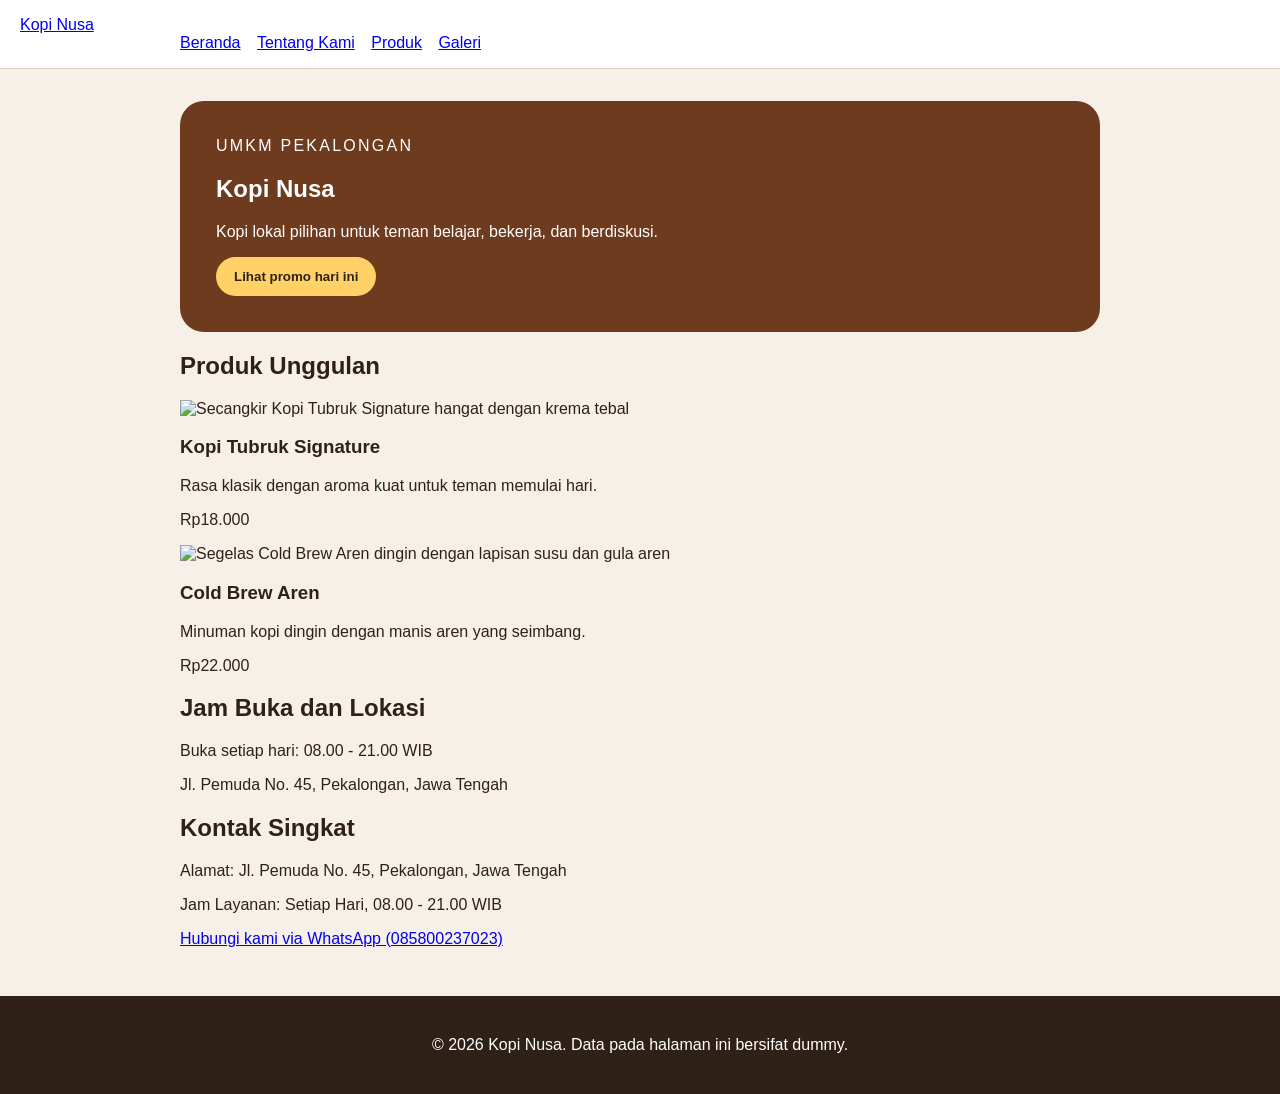
==== index.html @ 97c174e5 "feat: tambah medai dan tabel katalog" ====
<!DOCTYPE html>
<html lang="id">
<head>
  <meta charset="UTF-8">
  <meta name="viewport" content="width=device-width, initial-scale=1.0">
  <title>Kopi Nusa - Website UMKM</title>
  <link rel="stylesheet" href="css/style.css">
</head>
<body>
  <a class="skip-link" href="#konten">Lewati ke konten utama</a>

  <!-- Header & Navigasi -->
  <header class="site-header">
    <a href="index.html" class="logo">Kopi Nusa</a>
    <nav class="nav" aria-label="Navigasi utama">
  <ul class="nav-list">
    <li><a href="index.html">Beranda</a></li>
    <li><a href="tentang.html">Tentang Kami</a></li>
    <li><a href="produk.html">Produk</a></li>
    <li><a href="galeri.html">Galeri</a></li>
  </ul>
</nav>
  </header>

  <!-- Konten Utama -->
  <main id="konten" class="page">
    
    <!-- Section Hero -->
    <section class="hero">
      <p class="eyebrow">UMKM Pekalongan</p>
      <h1>Kopi Nusa</h1>
      <p>Kopi lokal pilihan untuk teman belajar, bekerja, dan berdiskusi.</p>
      <button id="promoButton" type="button">Lihat promo hari ini</button>
    </section>

    <!-- Section Produk Unggulan -->
    <section aria-labelledby="produk-title">
      <h2 id="produk-title">Produk Unggulan</h2>
      <div class="product-list">
        
        <article class="product-card">
          <img src="https://via.placeholder.com/300x200" alt="Secangkir Kopi Tubruk Signature hangat dengan krema tebal">
          <h3>Kopi Tubruk Signature</h3>
          <p>Rasa klasik dengan aroma kuat untuk teman memulai hari.</p>
          <p class="price">Rp18.000</p>
        </article>

        <article class="product-card">
          <img src="https://via.placeholder.com/300x200" alt="Segelas Cold Brew Aren dingin dengan lapisan susu dan gula aren">
          <h3>Cold Brew Aren</h3>
          <p>Minuman kopi dingin dengan manis aren yang seimbang.</p>
          <p class="price">Rp22.000</p>
        </article>

      </div>
    </section>

    <!-- Section Jam Buka dan Lokasi -->
    <section aria-labelledby="lokasi-title">
      <h2 id="lokasi-title">Jam Buka dan Lokasi</h2>
      <p>Buka setiap hari: 08.00 - 21.00 WIB</p>
      <p>Jl. Pemuda No. 45, Pekalongan, Jawa Tengah</p>
    </section>

    <!-- Section Kontak Singkat (Tugas Mandiri P02) -->
    <section id="kontak" aria-labelledby="kontak-heading">
      <h2 id="kontak-heading">Kontak Singkat</h2>
      <p>Alamat: Jl. Pemuda No. 45, Pekalongan, Jawa Tengah</p>
      <p>Jam Layanan: Setiap Hari, 08.00 - 21.00 WIB</p>
      <p>
        <a href="https://wa.me/6285800237023" target="_blank" rel="noopener noreferrer">
          Hubungi kami via WhatsApp (085800237023)
        </a>
      </p>
    </section>

  </main>

  <!-- Footer -->
  <footer class="site-footer">
    <p>&copy; 2026 Kopi Nusa. Data pada halaman ini bersifat dummy.</p>
  </footer>

  <script src="js/script.js"></script>
</body>
</html>
---- css/style.css ----
body {
  margin: 0;
  color: #2f2118;
  background: #f6f0e8;
  font-family: Arial, sans-serif;
}

.page {
  max-width: 920px;
  margin: 0 auto;
  padding: 32px 20px;
}

.hero {
  padding: 36px;
  color: white;
  background: #6f3b1f;
  border-radius: 24px;
}

.eyebrow {
  margin: 0 0 8px;
  letter-spacing: 0.14em;
  text-transform: uppercase;
}

.products {
  padding-left: 1.2rem;
}

button {
  padding: 12px 18px;
  color: #2f2118;
  font-weight: 700;
  cursor: pointer;
  background: #ffd166;
  border: 0;
  border-radius: 999px;
}

.skip-link { position: absolute; left: -9999px; padding: 8px 12px; color: white; background: #2f2118; }
.skip-link:focus { top: 8px; left: 8px; }
.site-header { padding: 16px 20px; background: white; border-bottom: 1px solid #dccbbc; }
.nav { max-width: 920px; margin: 0 auto; }
.brand { display: inline-block; margin-bottom: 8px; color: #4b2715; font-weight: 800; text-decoration: none; }
.nav ul { padding: 0; margin: 0; list-style: none; }
.nav li { display: inline-block; margin-right: 12px; }
.nav a[aria-current="page"] { font-weight: 800; }
a:focus-visible,
button:focus-visible { outline: 3px solid #2563eb; outline-offset: 3px; }
.site-footer { padding: 24px 20px; color: white; text-align: center; background: #2f2118; }

img { max-width: 100%; height: auto; }
figure { margin: 0 0 24px; }
figcaption { margin-top: 8px; color: #6b5b52; }
table { width: 100%; border-collapse: collapse; }
caption { margin-bottom: 8px; font-weight: 700; text-align: left; }
th,
td { padding: 10px; text-align: left; border: 1px solid #dccbbc; }
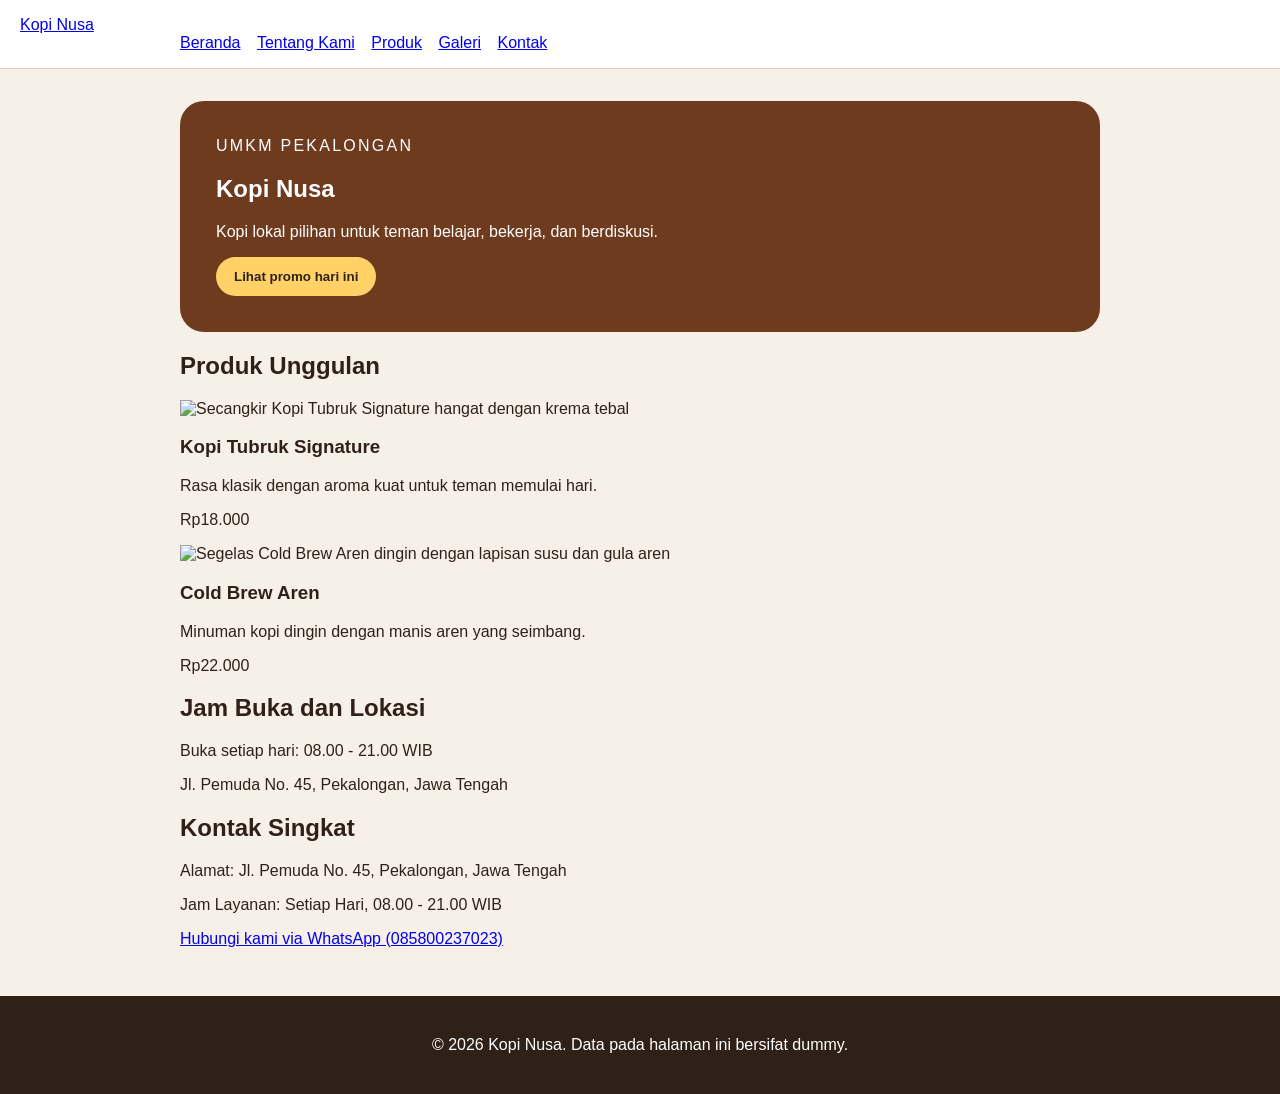
==== commit 1068592b: "feat: tambah form kontak aksesibel dan preview" ====
--- a/index.html
+++ b/index.html
@@ -18,6 +18,7 @@
     <li><a href="tentang.html">Tentang Kami</a></li>
     <li><a href="produk.html">Produk</a></li>
     <li><a href="galeri.html">Galeri</a></li>
+    <li><a href="kontak.html">Kontak</a></li>
   </ul>
 </nav>
   </header>
--- a/css/style.css
+++ b/css/style.css
@@ -56,4 +56,9 @@
 table { width: 100%; border-collapse: collapse; }
 caption { margin-bottom: 8px; font-weight: 700; text-align: left; }
 th,
-td { padding: 10px; text-align: left; border: 1px solid #dccbbc; }+td { padding: 10px; text-align: left; border: 1px solid #dccbbc; }
+
+.field { margin-bottom: 16px; }
+.field label { display: block; margin-bottom: 6px; }
+fieldset { margin: 0 0 16px; }
+#preview-form { padding: 16px; white-space: pre-wrap; background: white; border: 1px solid #dccbbc; }
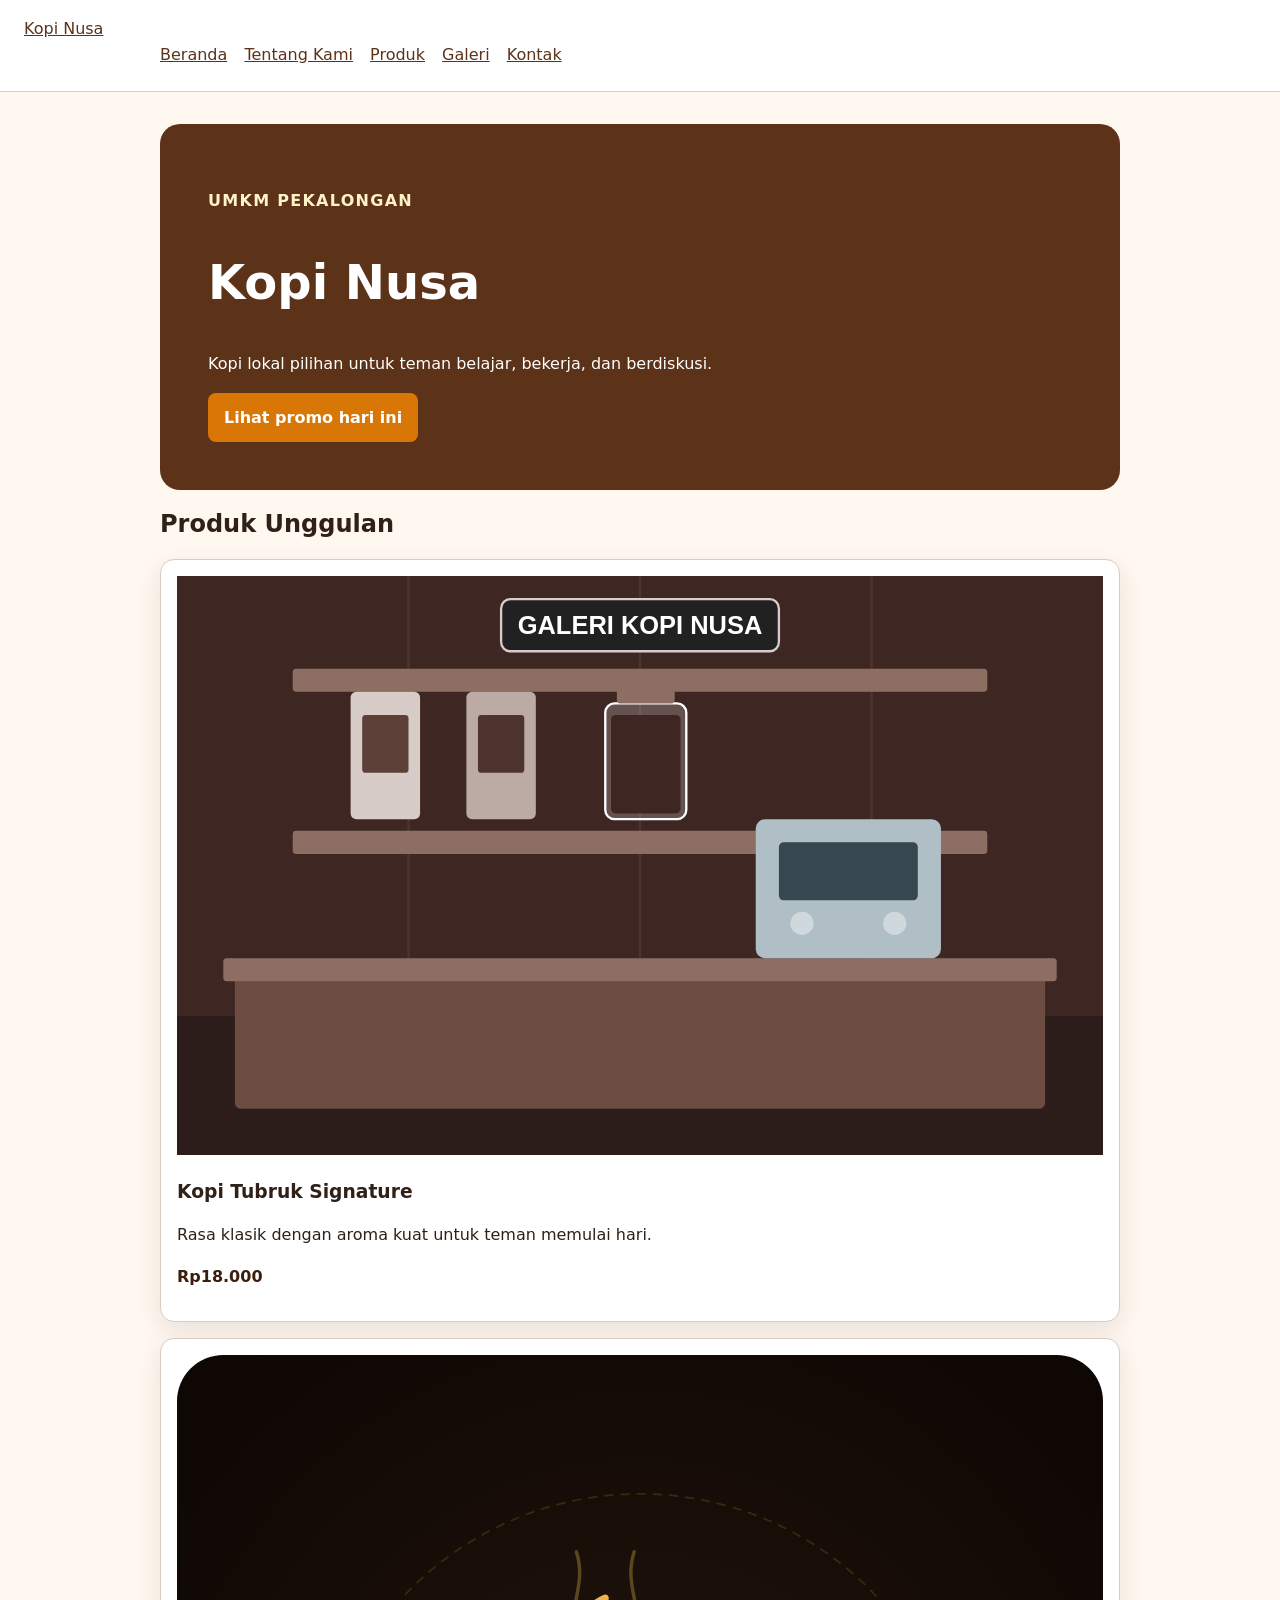
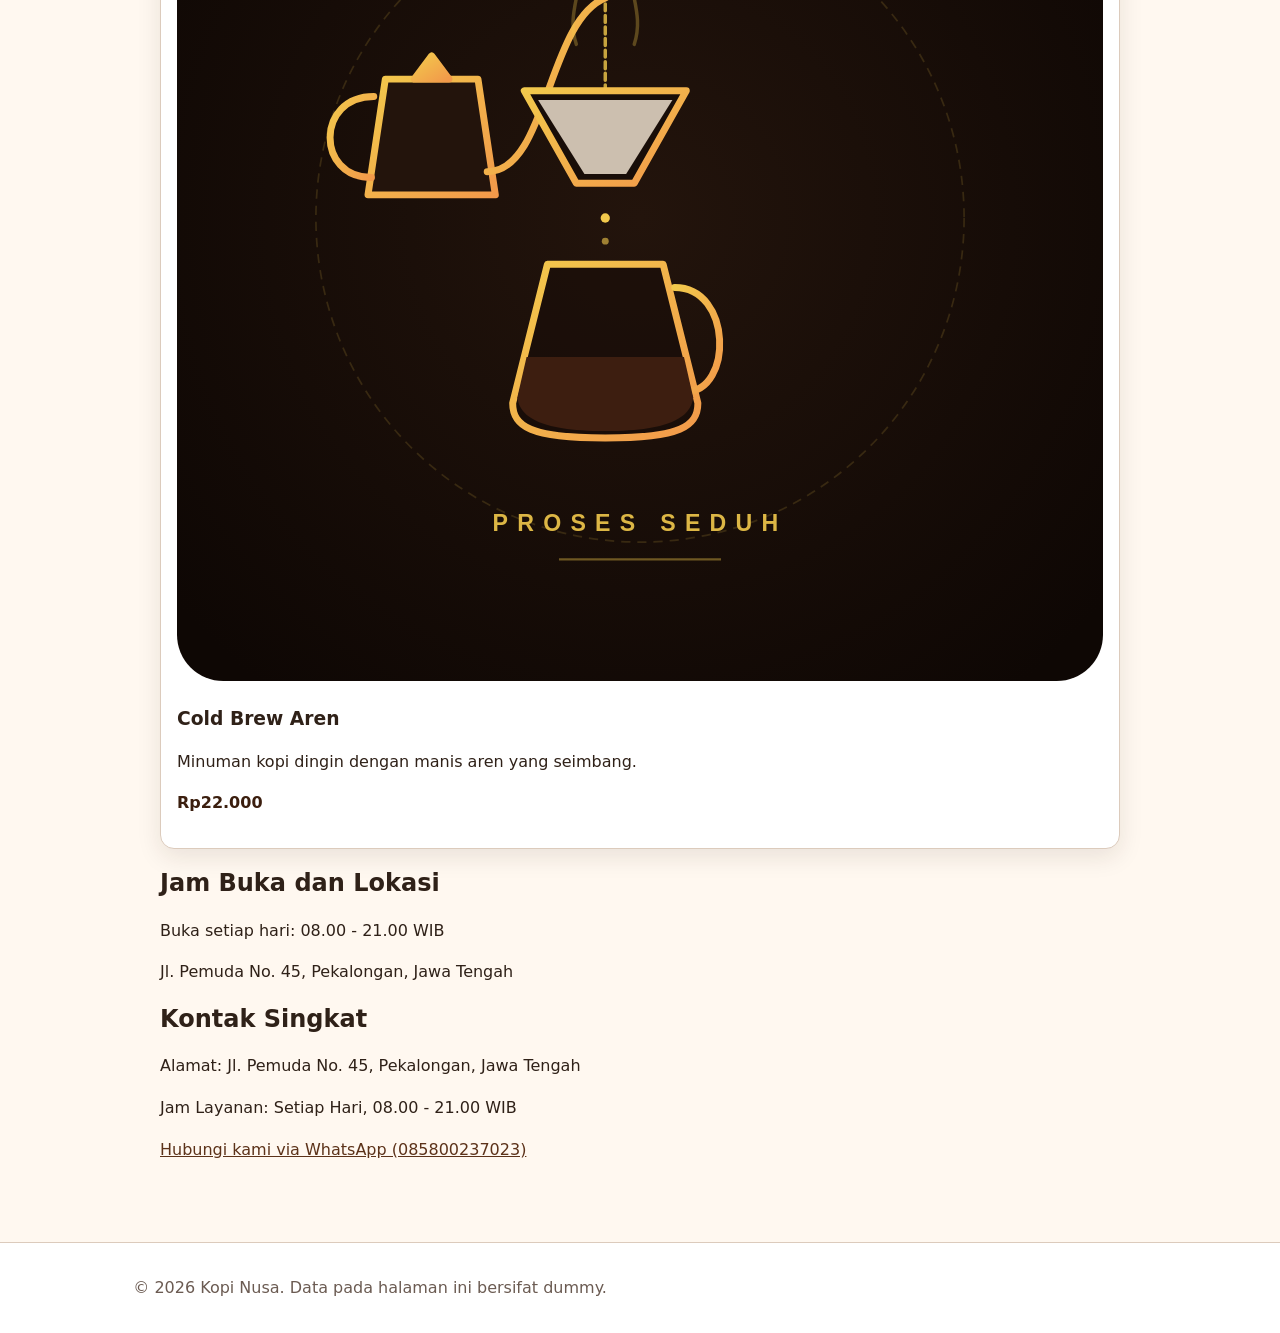
==== commit 98000e90: "feat: bangun fondasi css dan design token" ====
--- a/index.html
+++ b/index.html
@@ -40,14 +40,14 @@
       <div class="product-list">
         
         <article class="product-card">
-          <img src="https://via.placeholder.com/300x200" alt="Secangkir Kopi Tubruk Signature hangat dengan krema tebal">
+          <img src="assets/images/etalase-kopi.svg" alt="Secangkir Kopi Tubruk Signature hangat dengan krema tebal">
           <h3>Kopi Tubruk Signature</h3>
           <p>Rasa klasik dengan aroma kuat untuk teman memulai hari.</p>
           <p class="price">Rp18.000</p>
         </article>
 
         <article class="product-card">
-          <img src="https://via.placeholder.com/300x200" alt="Segelas Cold Brew Aren dingin dengan lapisan susu dan gula aren">
+          <img src="assets/images/proses-seduh.svg" alt="Segelas Cold Brew Aren dingin dengan lapisan susu dan gula aren">
           <h3>Cold Brew Aren</h3>
           <p>Minuman kopi dingin dengan manis aren yang seimbang.</p>
           <p class="price">Rp22.000</p>
--- a/css/style.css
+++ b/css/style.css
@@ -1,64 +1,341 @@
+/* ==========================================================================
+   1. REGISTRASI DESIGN TOKENS (VARIABEL CSS)
+   ========================================================================== */
+:root {
+  /* Skema Warna Utama & Netral */
+  --color-primary: #5c3219;
+  --color-primary-strong: #3b1e0e;
+  --color-text: #2f2118;
+  --color-muted: #6b5b52;
+  --color-surface: #ffffff;
+  --color-surface-soft: #fff8f0;
+  --color-border: #dccbbc;
+  --color-focus: #1d4ed8;
+
+  /* Variasi Warna Aksesibilitas & Pesan Status */
+  --color-accent: #d97706;
+  --color-accent-hover: #b45309;
+  --color-success: #15803d;
+  --color-danger: #b91c1c;
+
+  /* Sistem Spacing / Jarak Elemen */
+  --space-1: 0.5rem;
+  --space-2: 0.75rem;
+  --space-3: 1rem;
+  --space-4: 1.5rem;
+  --space-5: 2rem;
+  --space-xl: 3rem;
+
+  /* Sistem Border Radius / Sudut Komponen */
+  --radius-sm: 0.5rem;
+  --radius-md: 0.875rem;
+  --radius-lg: 1.25rem;
+
+  /* Elevasi & Efek Bayangan */
+  --shadow-card: 0 0.5rem 1.5rem rgb(47 33 24 / 0.1);
+}
+
+/* ==========================================================================
+   2. ATURAN DASAR & RESET STYLES
+   ========================================================================== */
+*,
+*::before,
+*::after {
+  box-sizing: border-box;
+}
+
+html {
+  color-scheme: light;
+}
+
 body {
   margin: 0;
-  color: #2f2118;
-  background: #f6f0e8;
-  font-family: Arial, sans-serif;
-}
-
+  color: var(--color-text);
+  background: var(--color-surface-soft);
+  font-family: system-ui, -apple-system, BlinkMacSystemFont, "Segoe UI", sans-serif;
+  font-size: 1rem;
+  line-height: 1.6;
+}
+
+img {
+  max-width: 100%;
+  height: auto;
+}
+
+a {
+  color: var(--color-primary);
+}
+
+a:hover {
+  color: var(--color-primary-strong);
+}
+
+/* Aksesibilitas Indikator Fokus Keyboard */
+:focus-visible {
+  outline: 3px solid var(--color-focus);
+  outline-offset: 3px;
+}
+
+.skip-link {
+  position: absolute;
+  top: -5rem;
+  left: var(--space-3);
+  padding: var(--space-2) var(--space-3);
+  color: var(--color-surface);
+  background: var(--color-text);
+}
+
+.skip-link:focus {
+  top: var(--space-3);
+}
+
+/* ==========================================================================
+   3. KOMPONEN LAYOUT UTAMA
+   ========================================================================== */
+.site-header,
+.site-footer {
+  padding: var(--space-3) var(--space-4);
+  background: var(--color-surface);
+  border-bottom: 1px solid var(--color-border);
+}
+
+.site-footer {
+  margin-top: var(--space-5);
+  color: var(--color-muted);
+  text-align: center;
+  border-top: 1px solid var(--color-border);
+  border-bottom: 0;
+}
+
+.nav,
 .page {
-  max-width: 920px;
-  margin: 0 auto;
-  padding: 32px 20px;
+  width: min(100% - 2rem, 60rem);
+  margin-inline: auto;
+}
+
+.brand {
+  display: inline-block;
+  margin-bottom: var(--space-2);
+  color: var(--color-text);
+  font-weight: 800;
+  text-decoration: none;
+}
+
+.nav ul {
+  padding: 0;
+  margin: 0;
+  list-style: none;
+}
+
+.nav li {
+  display: inline-block;
+  margin: 0 var(--space-2) var(--space-1) 0;
+}
+
+.nav a[aria-current="page"] {
+  padding: var(--space-1) var(--space-2);
+  color: var(--color-primary-strong);
+  font-weight: 700;
+  text-decoration: none;
+  background: #fef3c7;
+  border-radius: var(--radius-sm);
+}
+
+.page {
+  padding-block: var(--space-5);
 }
 
 .hero {
-  padding: 36px;
-  color: white;
-  background: #6f3b1f;
-  border-radius: 24px;
+  padding: var(--space-xl);
+  color: var(--color-surface);
+  background: var(--color-primary);
+  border-radius: var(--radius-lg);
+}
+
+/* ==========================================================================
+   4. TIPOGRAFI & TEKS
+   ========================================================================== */
+h1,
+h2,
+h3 {
+  line-height: 1.2;
+  text-wrap: balance;
+}
+
+h1 {
+  font-size: clamp(2rem, 6vw, 3rem);
+}
+
+p,
+li {
+  max-width: 68ch;
 }
 
 .eyebrow {
-  margin: 0 0 8px;
-  letter-spacing: 0.14em;
+  color: var(--color-primary);
+  font-weight: 800;
+  letter-spacing: 0.08em;
   text-transform: uppercase;
 }
 
-.products {
-  padding-left: 1.2rem;
-}
-
+.hero .eyebrow {
+  color: #fef3c7;
+}
+
+.price {
+  color: var(--color-primary-strong);
+  font-weight: 800;
+}
+
+/* ==========================================================================
+   5. STYLING TOMBOL & SPESIFISITAS (CASCADE)
+   ========================================================================== */
+/* Style Tombol Default / Global */
+.button,
 button {
-  padding: 12px 18px;
-  color: #2f2118;
+  display: inline-block;
+  padding: var(--space-2) var(--space-3);
+  color: var(--color-surface);
+  font: inherit;
   font-weight: 700;
+  text-decoration: none;
   cursor: pointer;
-  background: #ffd166;
+  background: var(--color-primary);
   border: 0;
-  border-radius: 999px;
-}
-
-.skip-link { position: absolute; left: -9999px; padding: 8px 12px; color: white; background: #2f2118; }
-.skip-link:focus { top: 8px; left: 8px; }
-.site-header { padding: 16px 20px; background: white; border-bottom: 1px solid #dccbbc; }
-.nav { max-width: 920px; margin: 0 auto; }
-.brand { display: inline-block; margin-bottom: 8px; color: #4b2715; font-weight: 800; text-decoration: none; }
-.nav ul { padding: 0; margin: 0; list-style: none; }
-.nav li { display: inline-block; margin-right: 12px; }
-.nav a[aria-current="page"] { font-weight: 800; }
-a:focus-visible,
-button:focus-visible { outline: 3px solid #2563eb; outline-offset: 3px; }
-.site-footer { padding: 24px 20px; color: white; text-align: center; background: #2f2118; }
-
-img { max-width: 100%; height: auto; }
-figure { margin: 0 0 24px; }
-figcaption { margin-top: 8px; color: #6b5b52; }
-table { width: 100%; border-collapse: collapse; }
-caption { margin-bottom: 8px; font-weight: 700; text-align: left; }
+  border-radius: var(--radius-sm);
+}
+
+.button:hover,
+button:hover {
+  color: var(--color-surface);
+  background: var(--color-primary-strong);
+}
+
+/* Aturan Khusus Tombol Hero (Uji Coba Specificity DevTools) */
+.hero button {
+  color: var(--color-surface);
+  background: var(--color-accent);
+}
+
+.hero button:hover {
+  background: var(--color-accent-hover);
+}
+
+/* ==========================================================================
+   6. ELEMEN CARD, TABEL, DAN FORMULIR
+   ========================================================================== */
+.product-card,
+.media-card,
+table,
+form {
+  margin-block: var(--space-3);
+  padding: var(--space-3);
+  background: var(--color-surface);
+  border: 1px solid var(--color-border);
+  border-radius: var(--radius-md);
+  box-shadow: var(--shadow-card);
+}
+
+figure {
+  margin-inline: 0;
+}
+
+figcaption,
+caption {
+  color: var(--color-muted);
+}
+
+table {
+  width: 100%;
+  border-collapse: collapse;
+  border-radius: 0;
+}
+
+caption {
+  margin-bottom: var(--space-2);
+  font-weight: 700;
+  text-align: left;
+}
+
 th,
-td { padding: 10px; text-align: left; border: 1px solid #dccbbc; }
-
-.field { margin-bottom: 16px; }
-.field label { display: block; margin-bottom: 6px; }
-fieldset { margin: 0 0 16px; }
-#preview-form { padding: 16px; white-space: pre-wrap; background: white; border: 1px solid #dccbbc; }+td {
+  padding: var(--space-2);
+  text-align: left;
+  border: 1px solid var(--color-border);
+}
+
+th {
+  background: var(--color-surface-soft);
+}
+
+.field {
+  margin-bottom: var(--space-3);
+}
+
+.field label,
+legend {
+  display: block;
+  margin-bottom: var(--space-1);
+  font-weight: 700;
+}
+
+.field input,
+.field select,
+.field textarea {
+  width: 100%;
+  padding: var(--space-2);
+  color: inherit;
+  font: inherit;
+  background: var(--color-surface);
+  border: 1px solid var(--color-border);
+  border-radius: var(--radius-sm);
+}
+
+input[type="radio"],
+input[type="checkbox"] {
+  width: auto;
+}
+
+fieldset {
+  margin: 0 0 var(--space-3);
+  padding: var(--space-3);
+  border: 1px solid var(--color-border);
+  border-radius: var(--radius-sm);
+}
+
+audio {
+  max-width: 100%;
+}
+
+#preview-form {
+  padding: var(--space-3);
+  white-space: pre-wrap;
+  background: var(--color-surface);
+  border: 1px solid var(--color-border);
+  border-radius: var(--radius-sm);
+}
+
+/* ==========================================================================
+   7. KOMPONEN PESAN STATUS INFORMASI
+   ========================================================================== */
+.status-message {
+  display: flex;
+  align-items: center;
+  gap: var(--space-2);
+  padding: var(--space-3);
+  margin-top: var(--space-3);
+  font-weight: 600;
+  border-radius: var(--radius-sm);
+}
+
+.status-success {
+  color: var(--color-success);
+  background: #f0fdf4;
+  border: 1px solid var(--color-success);
+}
+
+.status-danger {
+  color: var(--color-danger);
+  background: #fef2f2;
+  border: 1px solid var(--color-danger);
+}
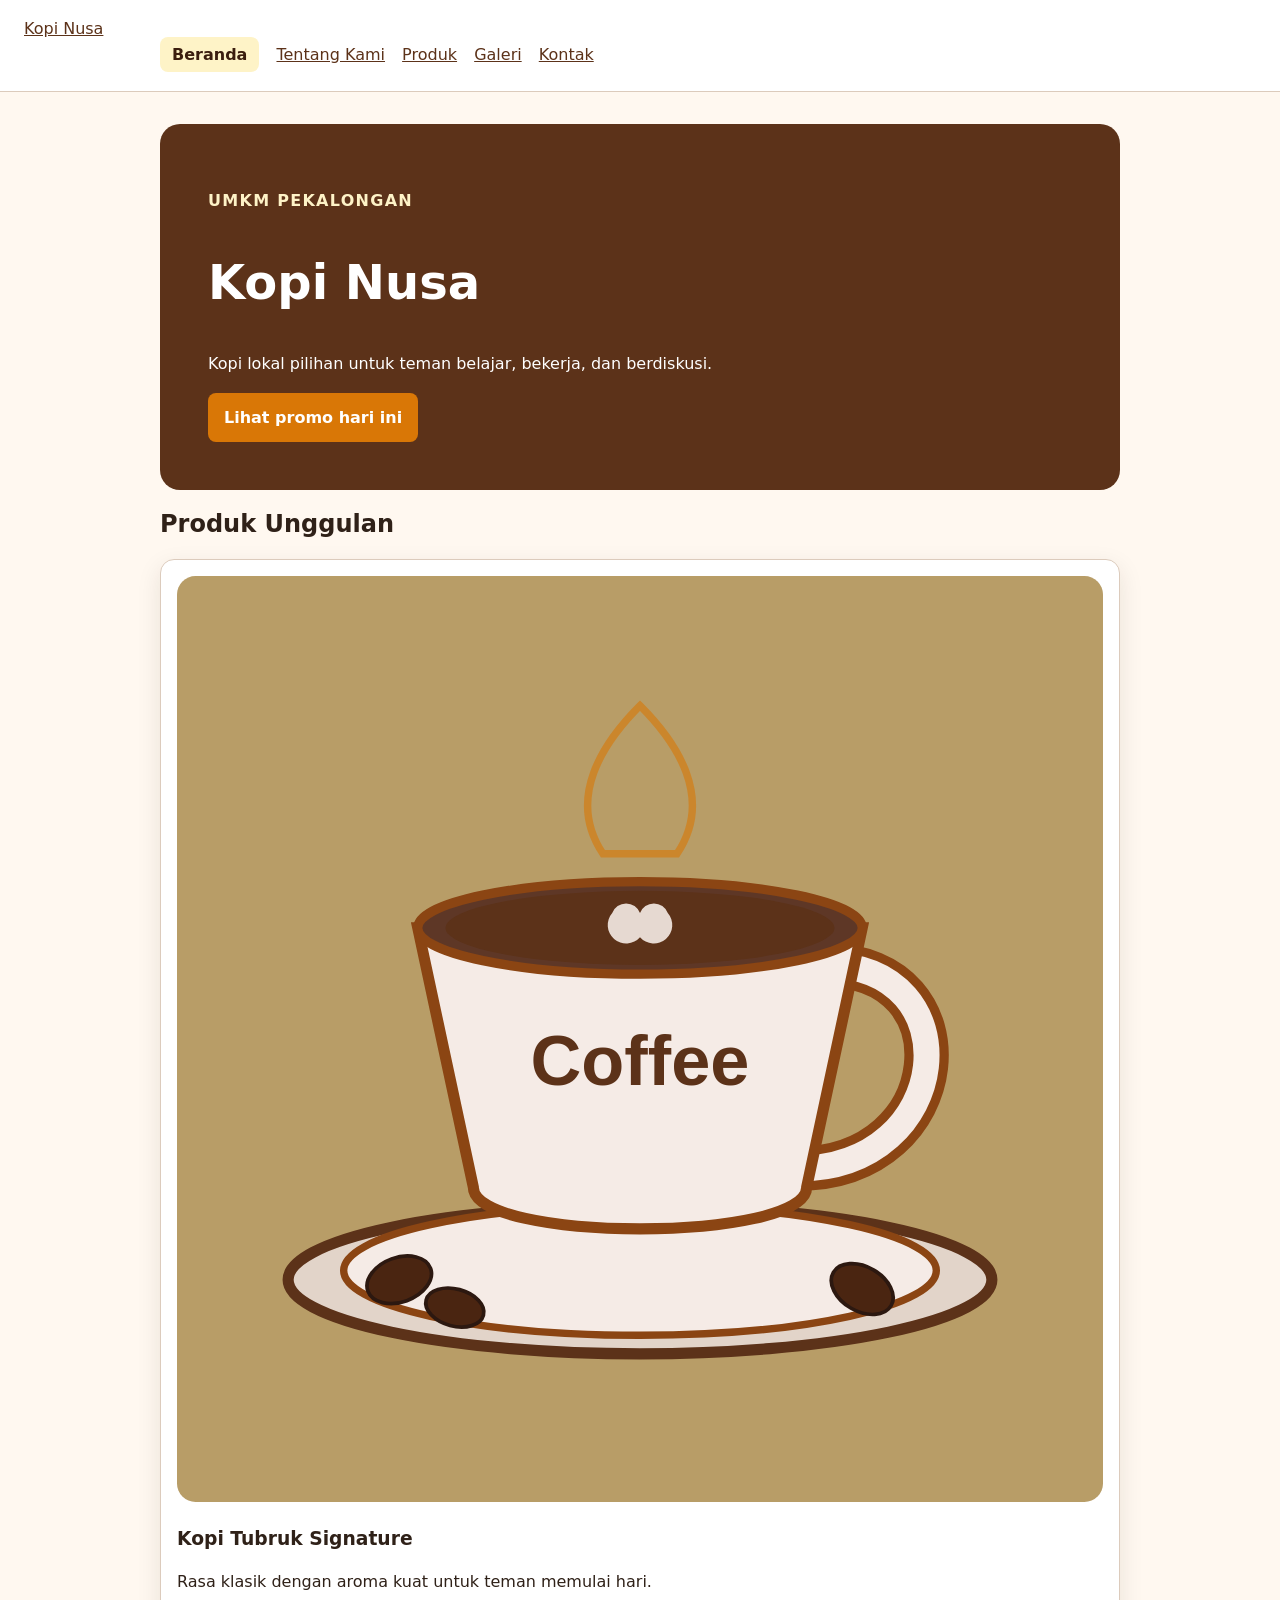
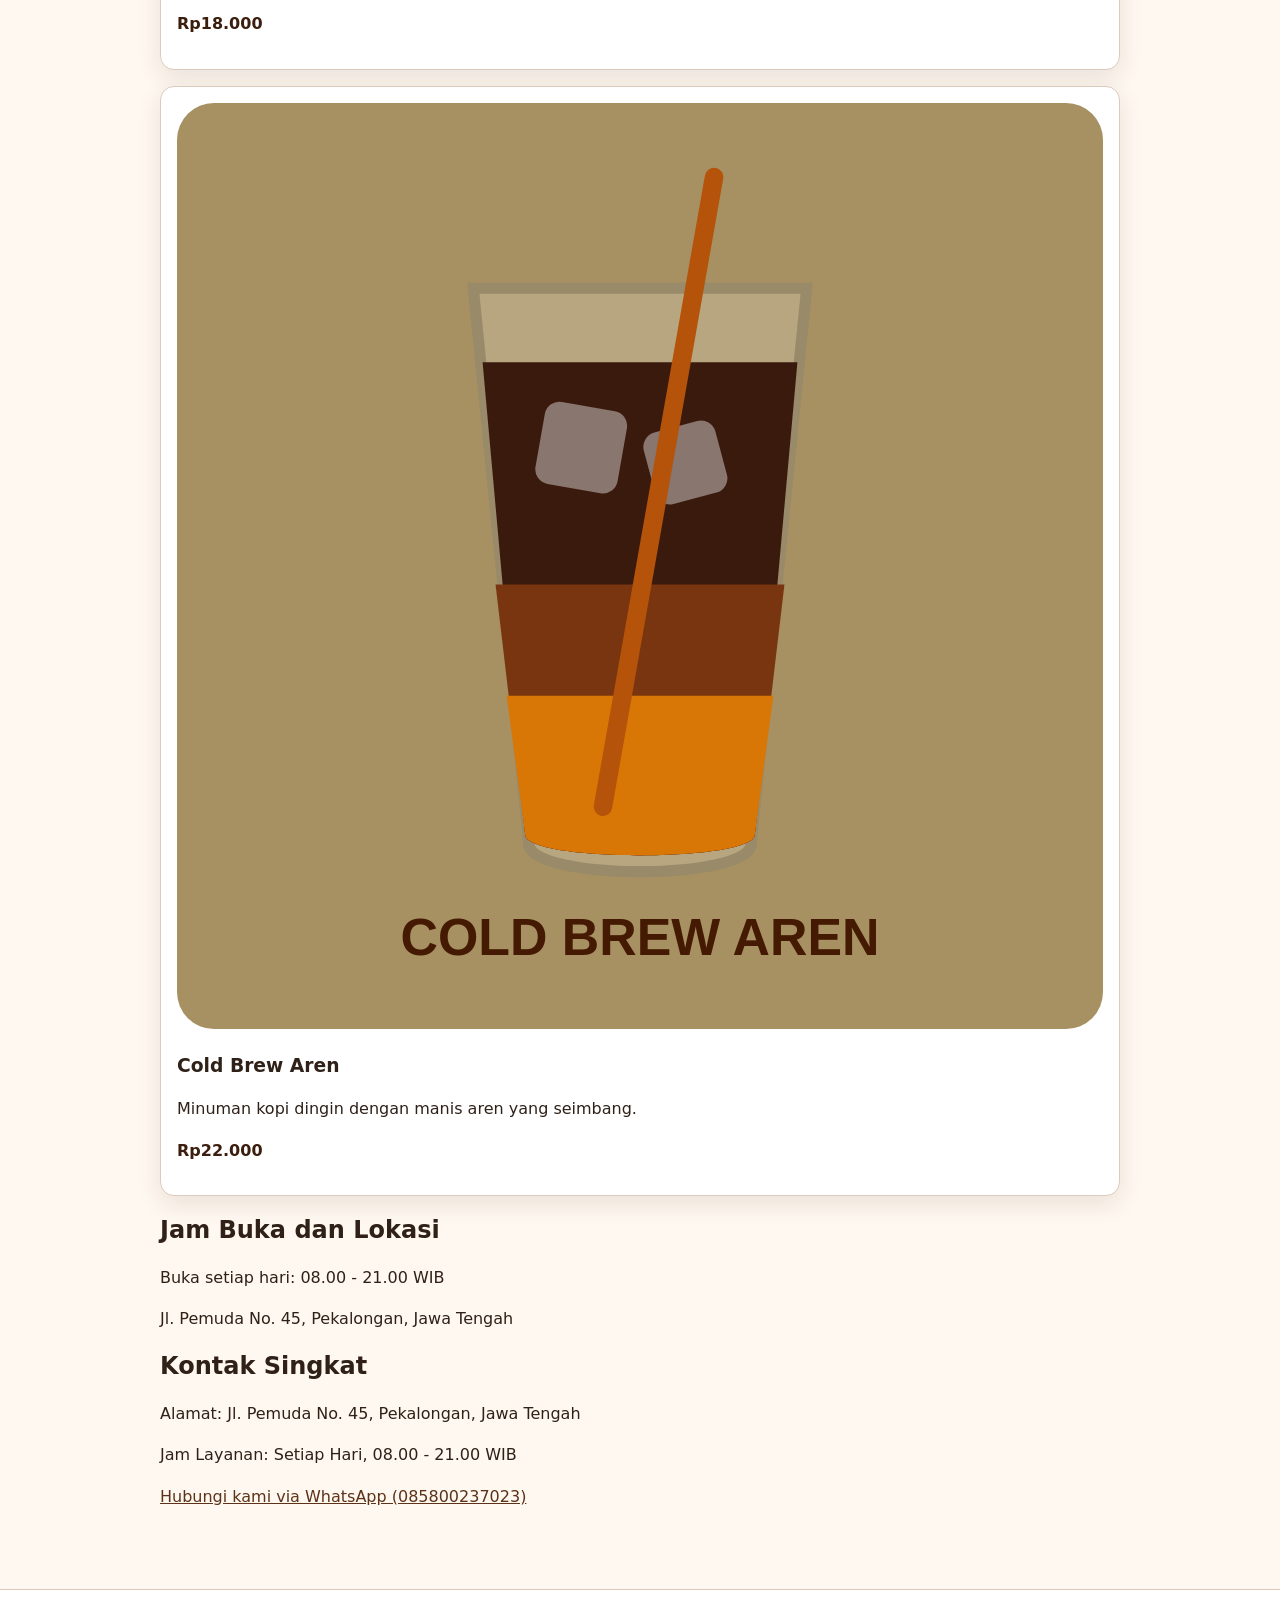
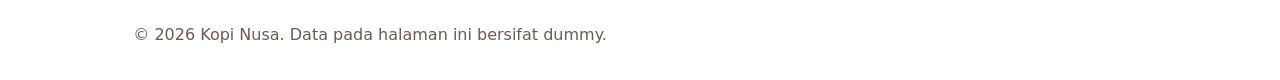
==== commit 4b7ce3b6: "feat: membuat bangun fondasi css dan design token" ====
--- a/index.html
+++ b/index.html
@@ -14,7 +14,7 @@
     <a href="index.html" class="logo">Kopi Nusa</a>
     <nav class="nav" aria-label="Navigasi utama">
   <ul class="nav-list">
-    <li><a href="index.html">Beranda</a></li>
+    <li><a aria-current="page" href="index.html">Beranda</a></li>
     <li><a href="tentang.html">Tentang Kami</a></li>
     <li><a href="produk.html">Produk</a></li>
     <li><a href="galeri.html">Galeri</a></li>
@@ -40,14 +40,14 @@
       <div class="product-list">
         
         <article class="product-card">
-          <img src="assets/images/etalase-kopi.svg" alt="Secangkir Kopi Tubruk Signature hangat dengan krema tebal">
+          <img src="assets/images/kopi-tubruk.svg" alt="Secangkir Kopi Tubruk Signature hangat dengan krema tebal">
           <h3>Kopi Tubruk Signature</h3>
           <p>Rasa klasik dengan aroma kuat untuk teman memulai hari.</p>
           <p class="price">Rp18.000</p>
         </article>
 
         <article class="product-card">
-          <img src="assets/images/proses-seduh.svg" alt="Segelas Cold Brew Aren dingin dengan lapisan susu dan gula aren">
+          <img src="assets/images/cold-brew.svg" alt="Segelas Cold Brew Aren dingin dengan lapisan susu dan gula aren">
           <h3>Cold Brew Aren</h3>
           <p>Minuman kopi dingin dengan manis aren yang seimbang.</p>
           <p class="price">Rp22.000</p>
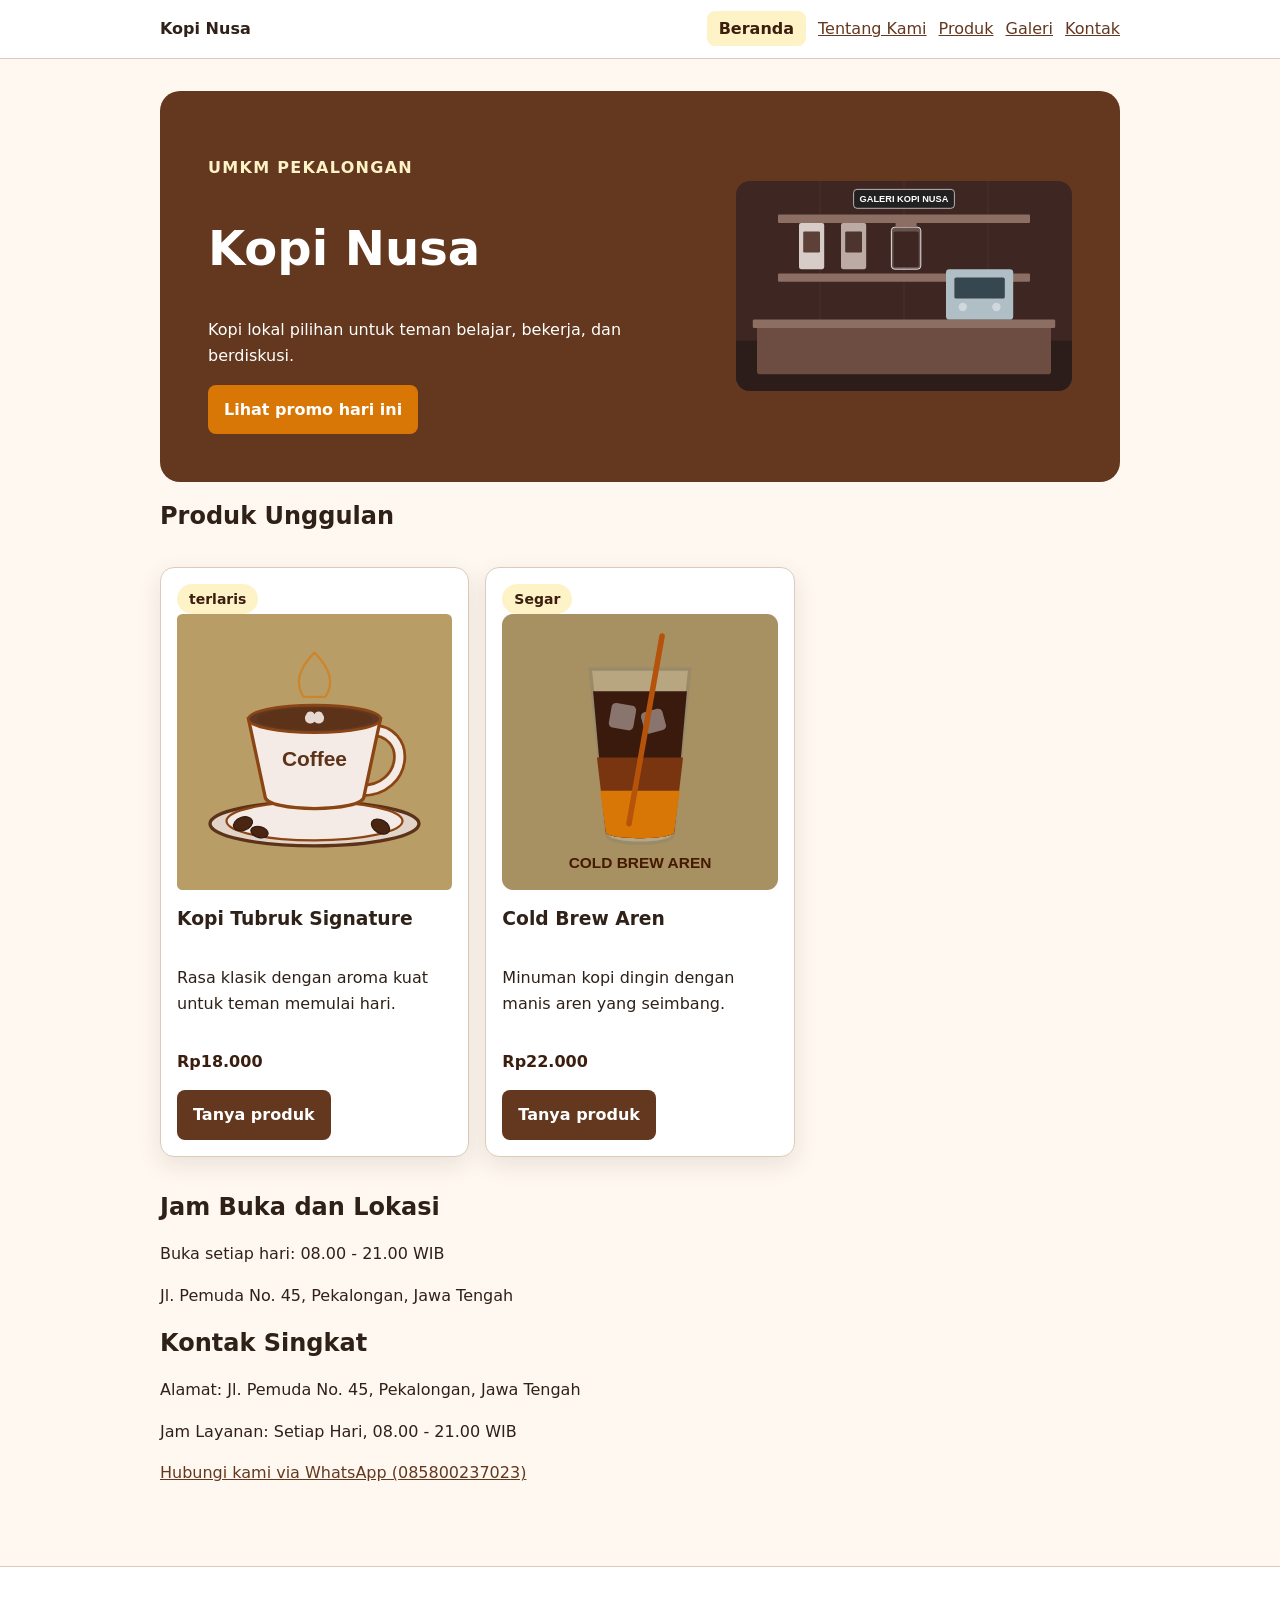
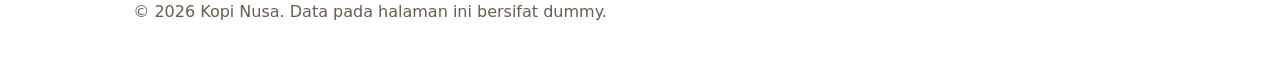
==== commit 65619e63: "feat: bangun layout flexbox dan grid" ====
--- a/index.html
+++ b/index.html
@@ -10,10 +10,10 @@
   <a class="skip-link" href="#konten">Lewati ke konten utama</a>
 
   <!-- Header & Navigasi -->
-  <header class="site-header">
-    <a href="index.html" class="logo">Kopi Nusa</a>
+   <header class="site-header">
     <nav class="nav" aria-label="Navigasi utama">
-  <ul class="nav-list">
+      <a class="brand" href="index.html">Kopi Nusa</a>
+      <ul>
     <li><a aria-current="page" href="index.html">Beranda</a></li>
     <li><a href="tentang.html">Tentang Kami</a></li>
     <li><a href="produk.html">Produk</a></li>
@@ -27,30 +27,41 @@
   <main id="konten" class="page">
     
     <!-- Section Hero -->
-    <section class="hero">
-      <p class="eyebrow">UMKM Pekalongan</p>
-      <h1>Kopi Nusa</h1>
-      <p>Kopi lokal pilihan untuk teman belajar, bekerja, dan berdiskusi.</p>
-      <button id="promoButton" type="button">Lihat promo hari ini</button>
-    </section>
+    <section class="hero" aria-labelledby="hero-title">
+      <div class="hero-content">
+        <p class="eyebrow">UMKM Pekalongan</p>
+        <h1 id="hero-title">Kopi Nusa</h1>
+        <p>Kopi lokal pilihan untuk teman belajar, bekerja, dan berdiskusi.</p>
+     <button id="promoButton" type="button">Lihat promo hari ini</button>
+     </div>
+   <img class="hero-image" src="assets/images/etalase-kopi.svg" alt="Etalase Kopi Nusa berisi kemasan kopi lokal" />
+   </section>
 
     <!-- Section Produk Unggulan -->
     <section aria-labelledby="produk-title">
       <h2 id="produk-title">Produk Unggulan</h2>
-      <div class="product-list">
+      <div class="product-grid">
         
         <article class="product-card">
+          <span class="product-badge">terlaris</span>
           <img src="assets/images/kopi-tubruk.svg" alt="Secangkir Kopi Tubruk Signature hangat dengan krema tebal">
           <h3>Kopi Tubruk Signature</h3>
           <p>Rasa klasik dengan aroma kuat untuk teman memulai hari.</p>
           <p class="price">Rp18.000</p>
+          <div class="card-actions">
+            <a class="button" href="kontak.html">Tanya produk</a>
+          </div>
         </article>
 
         <article class="product-card">
+          <span class="product-badge">Segar</span>
           <img src="assets/images/cold-brew.svg" alt="Segelas Cold Brew Aren dingin dengan lapisan susu dan gula aren">
           <h3>Cold Brew Aren</h3>
           <p>Minuman kopi dingin dengan manis aren yang seimbang.</p>
           <p class="price">Rp22.000</p>
+          <div class="card-actions">
+            <a class="button" href="kontak.html">Tanya produk</a>
+          </div>
         </article>
 
       </div>
--- a/css/style.css
+++ b/css/style.css
@@ -3,7 +3,7 @@
    ========================================================================== */
 :root {
   /* Skema Warna Utama & Netral */
-  --color-primary: #5c3219;
+  --color-primary: #63381f;
   --color-primary-strong: #3b1e0e;
   --color-text: #2f2118;
   --color-muted: #6b5b52;
@@ -338,4 +338,82 @@
   color: var(--color-danger);
   background: #fef2f2;
   border: 1px solid var(--color-danger);
-}+}
+
+.nav {
+  display: flex;
+  gap: var(--space-3);
+  align-items: center;
+  justify-content: space-between;
+}
+.brand { margin-bottom: 0; }
+.nav ul { display: flex; gap: var(--space-2); flex-wrap: wrap; }
+.nav li { margin: 0; }
+
+.product-card { display: flex; flex-direction: column; }
+.product-badge {
+  align-self: flex-start;
+  padding: 0.25rem var(--space-2);
+  color: var(--color-primary-strong);
+  font-size: 0.875rem;
+  font-weight: 800;
+  background: #fef3c7;
+  border-radius: 999px;
+}
+.card-actions {
+  display: flex;
+  gap: var(--space-2);
+  align-items: center;
+  flex-wrap: wrap;
+  margin-top: auto;
+}
+
+.hero {
+  display: grid;
+  grid-template-columns: 1.2fr 0.8fr;
+  gap: var(--space-4);
+  align-items: center;
+}
+.hero-image { width: 100%; border-radius: var(--radius-md); }
+
+.product-grid,
+.gallery-grid {
+  display: grid;
+  grid-template-columns: repeat(3, minmax(0, 1fr));
+  gap: var(--space-3);
+}
+.gallery-grid {
+   grid-template-columns: repeat(2, minmax(0, 1fr));
+ }
+
+ /* ==========================================================================
+   TUGAS MANDIRI P06: LAYOUT KONTAK (GRID, FLEXBOX, POSITIONING)
+   ========================================================================== */
+
+/* 1. Grid 2 Kolom untuk memisahkan Form dan Preview Data */
+.contact-grid {
+  display: grid;
+  grid-template-columns: 1.2fr 0.8fr;
+  gap: var(--space-4);
+  align-items: start;
+}
+
+/* 2. Flexbox Kelompok 1: Meratakan Radio/Checkbox dengan Teks */
+fieldset label {
+  display: flex;
+  align-items: center;
+  gap: var(--space-1);
+  margin-bottom: var(--space-1);
+}
+
+/* 3. Flexbox Kelompok 2: Meratakan Ikon Centang dengan Pesan Status */
+.status-message {
+  display: flex;
+  align-items: center;
+  gap: var(--space-2);
+}
+
+/* 4. Positioning Lokal (Containing Block) */
+.contact-info {
+  position: relative;
+}
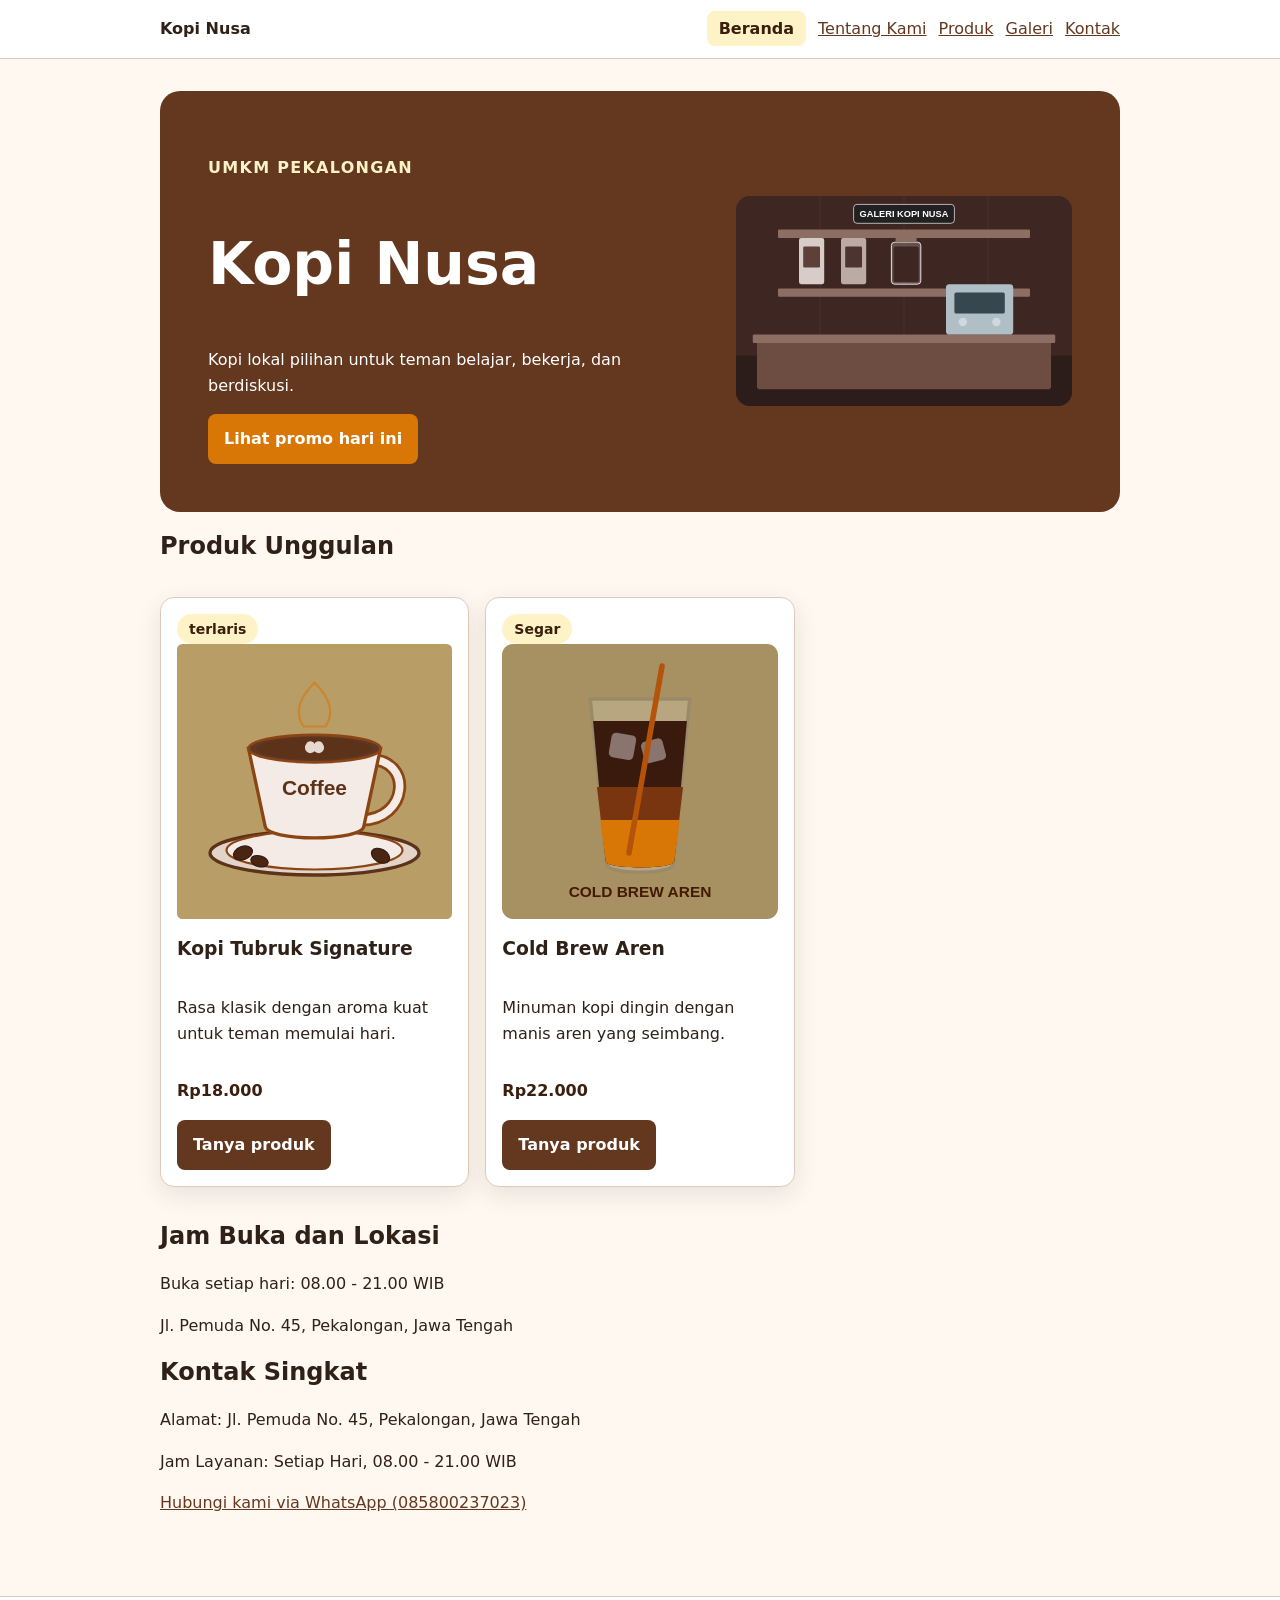
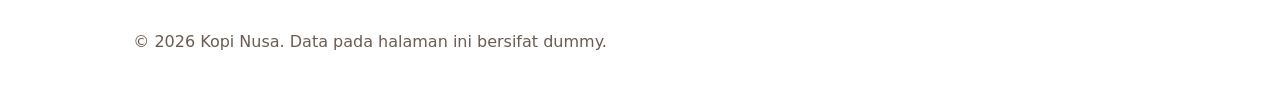
==== commit 4cc2bb54: "feat: terapkan responsive mobile-first" ====
--- a/index.html
+++ b/index.html
@@ -10,17 +10,17 @@
   <a class="skip-link" href="#konten">Lewati ke konten utama</a>
 
   <!-- Header & Navigasi -->
-   <header class="site-header">
+  <header class="site-header">
     <nav class="nav" aria-label="Navigasi utama">
       <a class="brand" href="index.html">Kopi Nusa</a>
       <ul>
-    <li><a aria-current="page" href="index.html">Beranda</a></li>
-    <li><a href="tentang.html">Tentang Kami</a></li>
-    <li><a href="produk.html">Produk</a></li>
-    <li><a href="galeri.html">Galeri</a></li>
-    <li><a href="kontak.html">Kontak</a></li>
-  </ul>
-</nav>
+        <li><a aria-current="page" href="index.html">Beranda</a></li>
+        <li><a href="tentang.html">Tentang Kami</a></li>
+        <li><a href="produk.html">Produk</a></li>
+        <li><a href="galeri.html">Galeri</a></li>
+        <li><a href="kontak.html">Kontak</a></li>
+      </ul>
+    </nav>
   </header>
 
   <!-- Konten Utama -->
@@ -32,10 +32,10 @@
         <p class="eyebrow">UMKM Pekalongan</p>
         <h1 id="hero-title">Kopi Nusa</h1>
         <p>Kopi lokal pilihan untuk teman belajar, bekerja, dan berdiskusi.</p>
-     <button id="promoButton" type="button">Lihat promo hari ini</button>
-     </div>
-   <img class="hero-image" src="assets/images/etalase-kopi.svg" alt="Etalase Kopi Nusa berisi kemasan kopi lokal" />
-   </section>
+        <button id="promoButton" type="button">Lihat promo hari ini</button>
+      </div>
+      <img class="hero-image" src="assets/images/etalase-kopi.svg" width="640" height="360" alt="Etalase Kopi Nusa berisi kemasan kopi lokal" />
+    </section>
 
     <!-- Section Produk Unggulan -->
     <section aria-labelledby="produk-title">
--- a/css/style.css
+++ b/css/style.css
@@ -115,7 +115,7 @@
 
 .brand {
   display: inline-block;
-  margin-bottom: var(--space-2);
+  margin-bottom: 0;
   color: var(--color-text);
   font-weight: 800;
   text-decoration: none;
@@ -128,8 +128,7 @@
 }
 
 .nav li {
-  display: inline-block;
-  margin: 0 var(--space-2) var(--space-1) 0;
+  margin: 0;
 }
 
 .nav a[aria-current="page"] {
@@ -146,10 +145,13 @@
 }
 
 .hero {
+  display: grid;
   padding: var(--space-xl);
   color: var(--color-surface);
   background: var(--color-primary);
   border-radius: var(--radius-lg);
+  gap: var(--space-4);
+  align-items: center;
 }
 
 /* ==========================================================================
@@ -163,7 +165,7 @@
 }
 
 h1 {
-  font-size: clamp(2rem, 6vw, 3rem);
+  font-size: clamp(2rem, 1.25rem + 3vw, 4rem);
 }
 
 p,
@@ -303,6 +305,13 @@
   border-radius: var(--radius-sm);
 }
 
+fieldset label {
+  display: flex;
+  align-items: center;
+  gap: var(--space-1);
+  margin-bottom: var(--space-1);
+}
+
 audio {
   max-width: 100%;
 }
@@ -340,17 +349,30 @@
   border: 1px solid var(--color-danger);
 }
 
+/* ==========================================================================
+   8. MOBILE-FIRST BASELINE (LANGKAH 4, 5, 6 P07)
+   ========================================================================== */
+/* Navigasi Mobile Baseline */
 .nav {
   display: flex;
+  flex-direction: column;
   gap: var(--space-3);
-  align-items: center;
-  justify-content: space-between;
-}
-.brand { margin-bottom: 0; }
-.nav ul { display: flex; gap: var(--space-2); flex-wrap: wrap; }
-.nav li { margin: 0; }
-
-.product-card { display: flex; flex-direction: column; }
+  align-items: flex-start;
+}
+
+.nav ul {
+  display: flex;
+  flex-direction: column;
+  gap: var(--space-2);
+  flex-wrap: wrap;
+}
+
+/* Product Card */
+.product-card {
+  display: flex;
+  flex-direction: column;
+}
+
 .product-badge {
   align-self: flex-start;
   padding: 0.25rem var(--space-2);
@@ -360,6 +382,7 @@
   background: #fef3c7;
   border-radius: 999px;
 }
+
 .card-actions {
   display: flex;
   gap: var(--space-2);
@@ -368,52 +391,80 @@
   margin-top: auto;
 }
 
+/* Grid Baseline 1 Kolom */
 .hero {
-  display: grid;
-  grid-template-columns: 1.2fr 0.8fr;
-  gap: var(--space-4);
-  align-items: center;
-}
-.hero-image { width: 100%; border-radius: var(--radius-md); }
+  grid-template-columns: 1fr;
+}
+
+.hero-image {
+  width: 100%;
+  border-radius: var(--radius-md);
+}
 
 .product-grid,
-.gallery-grid {
-  display: grid;
-  grid-template-columns: repeat(3, minmax(0, 1fr));
-  gap: var(--space-3);
-}
-.gallery-grid {
-   grid-template-columns: repeat(2, minmax(0, 1fr));
- }
-
- /* ==========================================================================
-   TUGAS MANDIRI P06: LAYOUT KONTAK (GRID, FLEXBOX, POSITIONING)
-   ========================================================================== */
-
-/* 1. Grid 2 Kolom untuk memisahkan Form dan Preview Data */
+.gallery-grid,
 .contact-grid {
   display: grid;
-  grid-template-columns: 1.2fr 0.8fr;
-  gap: var(--space-4);
-  align-items: start;
-}
-
-/* 2. Flexbox Kelompok 1: Meratakan Radio/Checkbox dengan Teks */
-fieldset label {
-  display: flex;
-  align-items: center;
-  gap: var(--space-1);
-  margin-bottom: var(--space-1);
-}
-
-/* 3. Flexbox Kelompok 2: Meratakan Ikon Centang dengan Pesan Status */
-.status-message {
-  display: flex;
-  align-items: center;
-  gap: var(--space-2);
-}
-
-/* 4. Positioning Lokal (Containing Block) */
+  grid-template-columns: 1fr;
+  gap: var(--space-3);
+}
+
 .contact-info {
   position: relative;
 }
+
+/* Overflow Tabel Aksesibel */
+.table-scroll {
+  max-width: 100%;
+  overflow-x: auto;
+}
+
+.table-scroll:focus-visible {
+  outline: 3px solid var(--color-focus);
+  outline-offset: 2px;
+}
+
+.table-scroll table {
+  min-width: 40rem;
+}
+
+/* ==========================================================================
+   9. BREAKPOINT BERBASIS KONTEN (LANGKAH 7 P07)
+   ========================================================================== */
+@media (min-width: 42rem) {
+  .nav ul {
+    flex-direction: row;
+  }
+
+  .gallery-grid {
+    grid-template-columns: repeat(2, minmax(0, 1fr));
+  }
+}
+
+@media (min-width: 48rem) {
+  .hero {
+    grid-template-columns: 1.2fr 0.8fr;
+  }
+
+  .product-grid {
+    grid-template-columns: repeat(2, minmax(0, 1fr));
+  }
+
+  .contact-grid {
+    grid-template-columns: 1.2fr 0.8fr;
+    gap: var(--space-4);
+    align-items: start;
+  }
+}
+
+@media (min-width: 68rem) {
+  .nav {
+    flex-direction: row;
+    align-items: center;
+    justify-content: space-between;
+  }
+
+  .product-grid {
+    grid-template-columns: repeat(3, minmax(0, 1fr));
+  }
+}
